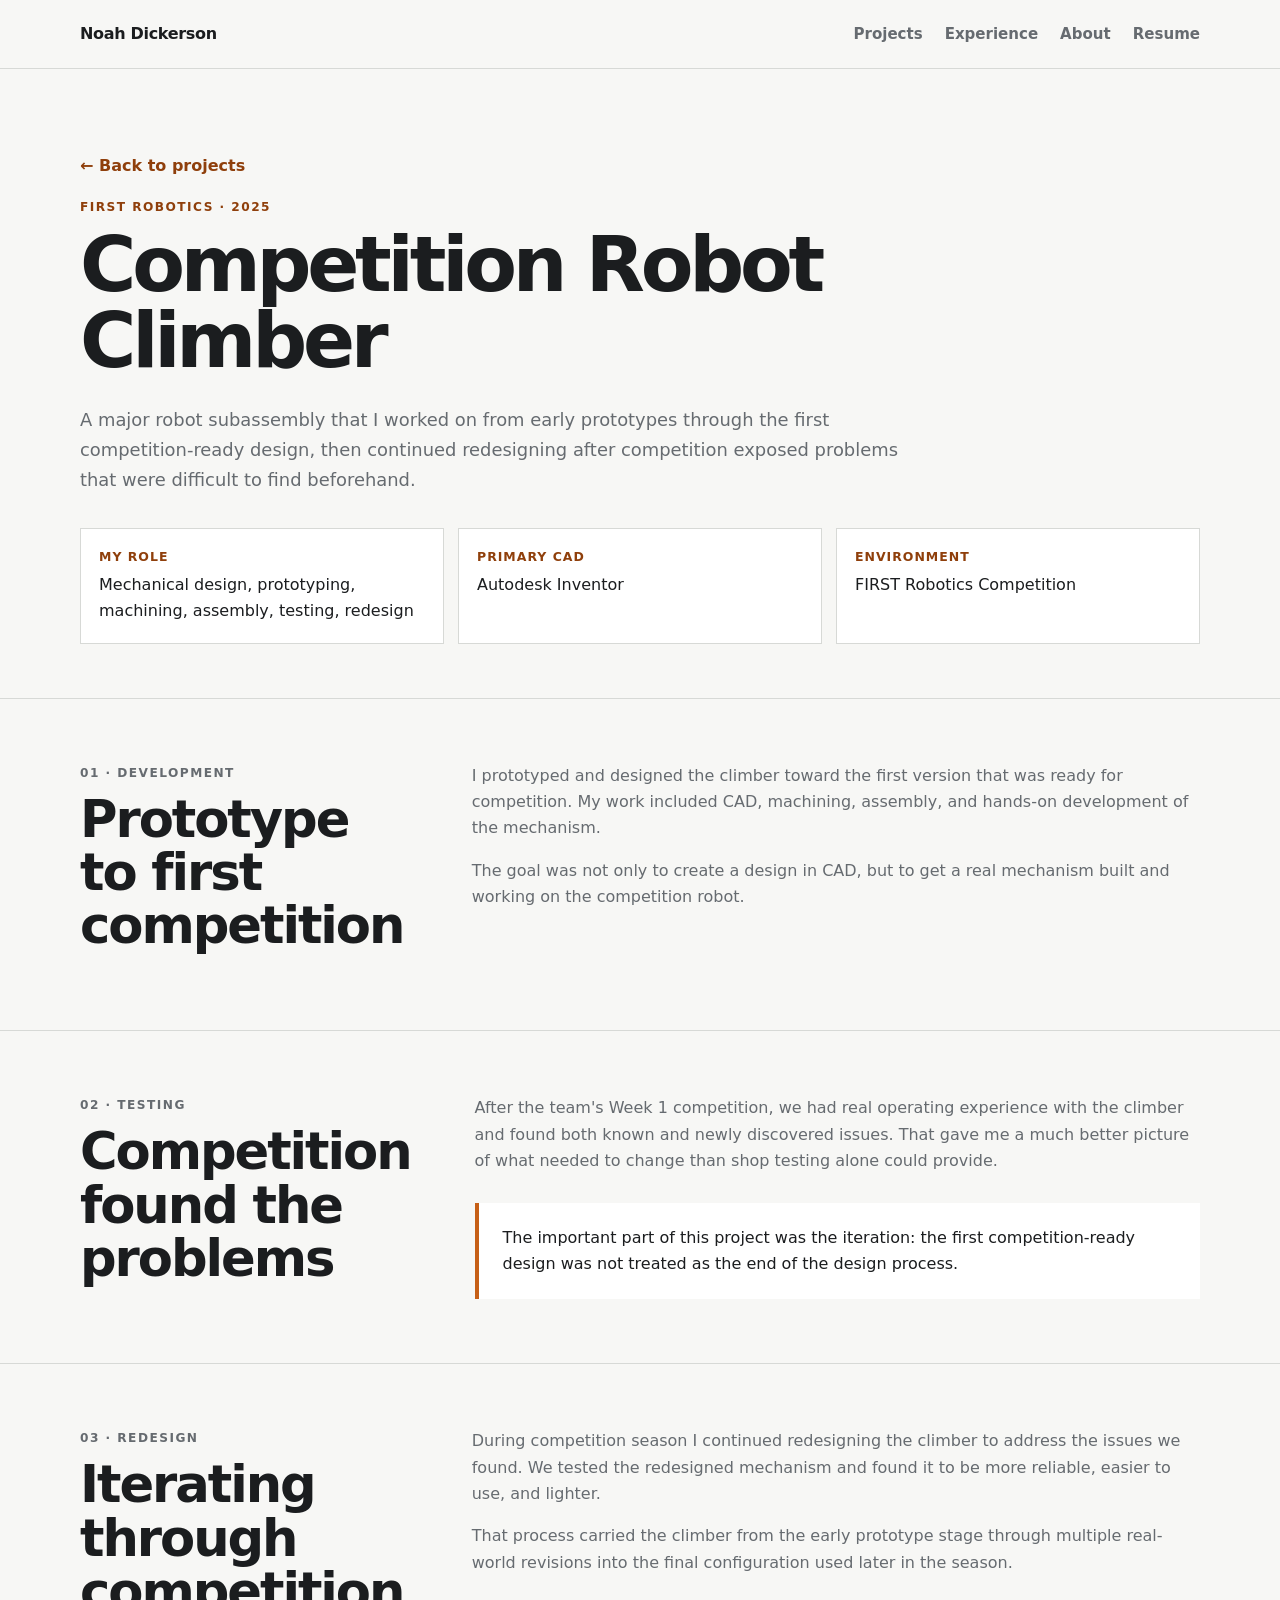
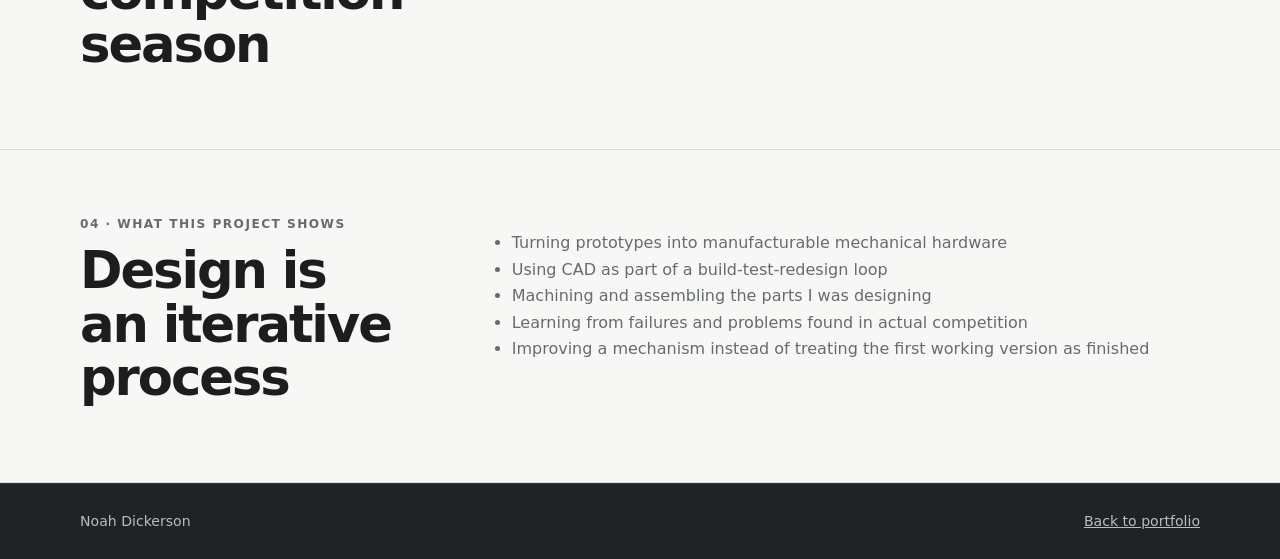
==== projects/climber.html @ e81f7a1a "Add 2025 climber case study" ====
<!DOCTYPE html>
<html lang="en">
<head>
  <meta charset="UTF-8">
  <meta name="viewport" content="width=device-width, initial-scale=1.0">
  <meta name="description" content="2025 FIRST Robotics climber project by Noah Dickerson.">
  <title>2025 FRC Climber | Noah Dickerson</title>
  <link rel="stylesheet" href="../styles.css">
</head>
<body>
  <header class="site-header">
    <div class="container nav-wrap">
      <a class="brand" href="../index.html">Noah Dickerson</a>
      <nav aria-label="Primary navigation">
        <a href="../index.html#projects">Projects</a>
        <a href="../index.html#experience">Experience</a>
        <a href="../index.html#about">About</a>
        <a href="../resume.pdf">Resume</a>
      </nav>
    </div>
  </header>

  <main>
    <section class="project-hero">
      <div class="container">
        <a class="back-link" href="../index.html#projects">← Back to projects</a>
        <p class="eyebrow">FIRST Robotics · 2025</p>
        <h1>Competition Robot Climber</h1>
        <p class="project-summary">
          A major robot subassembly that I worked on from early prototypes through the first competition-ready
          design, then continued redesigning after competition exposed problems that were difficult to find beforehand.
        </p>

        <div class="project-meta">
          <div class="meta-card">
            <strong>My Role</strong>
            Mechanical design, prototyping, machining, assembly, testing, redesign
          </div>
          <div class="meta-card">
            <strong>Primary CAD</strong>
            Autodesk Inventor
          </div>
          <div class="meta-card">
            <strong>Environment</strong>
            FIRST Robotics Competition
          </div>
        </div>
      </div>
    </section>

    <section class="project-section">
      <div class="container project-section-grid">
        <div>
          <p class="eyebrow">01 · Development</p>
          <h2>Prototype to first competition</h2>
        </div>
        <div>
          <p>
            I prototyped and designed the climber toward the first version that was ready for competition.
            My work included CAD, machining, assembly, and hands-on development of the mechanism.
          </p>
          <p>
            The goal was not only to create a design in CAD, but to get a real mechanism built and working on
            the competition robot.
          </p>
        </div>
      </div>
    </section>

    <section class="project-section">
      <div class="container project-section-grid">
        <div>
          <p class="eyebrow">02 · Testing</p>
          <h2>Competition found the problems</h2>
        </div>
        <div>
          <p>
            After the team's Week 1 competition, we had real operating experience with the climber and found
            both known and newly discovered issues. That gave me a much better picture of what needed to change
            than shop testing alone could provide.
          </p>
          <div class="callout">
            The important part of this project was the iteration: the first competition-ready design was not treated
            as the end of the design process.
          </div>
        </div>
      </div>
    </section>

    <section class="project-section">
      <div class="container project-section-grid">
        <div>
          <p class="eyebrow">03 · Redesign</p>
          <h2>Iterating through competition season</h2>
        </div>
        <div>
          <p>
            During competition season I continued redesigning the climber to address the issues we found.
            We tested the redesigned mechanism and found it to be more reliable, easier to use, and lighter.
          </p>
          <p>
            That process carried the climber from the early prototype stage through multiple real-world revisions
            into the final configuration used later in the season.
          </p>
        </div>
      </div>
    </section>

    <section class="project-section">
      <div class="container project-section-grid">
        <div>
          <p class="eyebrow">04 · What this project shows</p>
          <h2>Design is an iterative process</h2>
        </div>
        <div>
          <ul>
            <li>Turning prototypes into manufacturable mechanical hardware</li>
            <li>Using CAD as part of a build-test-redesign loop</li>
            <li>Machining and assembling the parts I was designing</li>
            <li>Learning from failures and problems found in actual competition</li>
            <li>Improving a mechanism instead of treating the first working version as finished</li>
          </ul>
        </div>
      </div>
    </section>
  </main>

  <footer>
    <div class="container footer-inner">
      <span>Noah Dickerson</span>
      <a href="../index.html">Back to portfolio</a>
    </div>
  </footer>
</body>
</html>
---- styles.css ----
:root {
  --bg: #f7f7f5;
  --surface: #ffffff;
  --surface-alt: #efefeb;
  --text: #1b1d1f;
  --muted: #666b70;
  --line: #d7d9d6;
  --accent: #c65f16;
  --accent-dark: #8f3f0b;
  --max: 1120px;
}

* {
  box-sizing: border-box;
}

html {
  scroll-behavior: smooth;
}

body {
  margin: 0;
  font-family: Inter, ui-sans-serif, system-ui, -apple-system, BlinkMacSystemFont, "Segoe UI", sans-serif;
  color: var(--text);
  background: var(--bg);
  line-height: 1.65;
}

a {
  color: inherit;
}

.container {
  width: min(var(--max), calc(100% - 40px));
  margin: 0 auto;
}

.site-header {
  position: sticky;
  top: 0;
  z-index: 10;
  background: rgba(247, 247, 245, 0.94);
  border-bottom: 1px solid var(--line);
  backdrop-filter: blur(12px);
}

.nav-wrap {
  min-height: 68px;
  display: flex;
  align-items: center;
  justify-content: space-between;
  gap: 24px;
}

.brand {
  font-weight: 800;
  text-decoration: none;
  letter-spacing: -0.02em;
}

nav {
  display: flex;
  flex-wrap: wrap;
  gap: 22px;
}

nav a {
  color: var(--muted);
  text-decoration: none;
  font-size: 0.94rem;
  font-weight: 650;
}

nav a:hover {
  color: var(--accent-dark);
}

.hero {
  padding: 105px 0 90px;
  border-bottom: 1px solid var(--line);
}

.hero-grid {
  display: grid;
  grid-template-columns: minmax(0, 1.65fr) minmax(260px, 0.75fr);
  gap: 64px;
  align-items: end;
}

.eyebrow,
.project-kicker,
.card-label {
  margin: 0 0 10px;
  text-transform: uppercase;
  letter-spacing: 0.12em;
  font-size: 0.76rem;
  font-weight: 800;
  color: var(--accent-dark);
}

h1,
h2,
h3,
p {
  margin-top: 0;
}

h1 {
  max-width: 850px;
  margin-bottom: 26px;
  font-size: clamp(2.8rem, 7vw, 5.8rem);
  line-height: 0.99;
  letter-spacing: -0.055em;
}

h2 {
  margin-bottom: 14px;
  font-size: clamp(2rem, 4vw, 3.2rem);
  line-height: 1.04;
  letter-spacing: -0.04em;
}

h3 {
  margin-bottom: 12px;
  font-size: 1.4rem;
  letter-spacing: -0.025em;
}

.hero-copy {
  max-width: 760px;
  margin-bottom: 30px;
  font-size: 1.16rem;
  color: var(--muted);
}

.hero-actions {
  display: flex;
  gap: 12px;
  flex-wrap: wrap;
}

.button {
  display: inline-flex;
  align-items: center;
  justify-content: center;
  min-height: 46px;
  padding: 0 18px;
  border: 1px solid var(--text);
  border-radius: 4px;
  font-weight: 750;
  text-decoration: none;
}

.button.primary {
  color: white;
  border-color: var(--text);
  background: var(--text);
}

.button.primary:hover {
  border-color: var(--accent-dark);
  background: var(--accent-dark);
}

.button.secondary:hover {
  border-color: var(--accent-dark);
  color: var(--accent-dark);
}

.hero-card {
  padding: 28px;
  background: var(--surface);
  border: 1px solid var(--line);
  border-top: 4px solid var(--accent);
}

.clean-list {
  margin: 0;
  padding: 0;
  list-style: none;
}

.clean-list li {
  padding: 11px 0;
  border-bottom: 1px solid var(--line);
  font-weight: 650;
}

.clean-list li:last-child {
  border-bottom: 0;
}

.section {
  padding: 88px 0;
}

.section.alt {
  background: var(--surface-alt);
  border-top: 1px solid var(--line);
  border-bottom: 1px solid var(--line);
}

.section-heading {
  max-width: 720px;
  margin-bottom: 38px;
}

.section-heading > p:last-child {
  color: var(--muted);
}

.project-grid {
  display: grid;
  grid-template-columns: repeat(2, minmax(0, 1fr));
  gap: 18px;
}

.project-card {
  min-height: 310px;
  padding: 30px;
  display: grid;
  grid-template-columns: 44px 1fr;
  gap: 18px;
  background: var(--surface);
  border: 1px solid var(--line);
}

.project-card.featured {
  grid-column: span 2;
  min-height: 345px;
}

.project-number {
  font-weight: 850;
  color: var(--accent);
}

.project-card p {
  max-width: 720px;
  color: var(--muted);
}

.tag-row {
  display: flex;
  flex-wrap: wrap;
  gap: 8px;
  margin: 20px 0 24px;
}

.tag-row span {
  padding: 6px 9px;
  border: 1px solid var(--line);
  border-radius: 999px;
  font-size: 0.8rem;
  font-weight: 700;
  color: #4f5458;
  background: #fafafa;
}

.text-link {
  font-weight: 800;
  color: var(--accent-dark);
  text-decoration: none;
}

.text-link:hover {
  text-decoration: underline;
}

.experience-card {
  padding: 32px;
  display: grid;
  grid-template-columns: 1fr 1.4fr;
  gap: 48px;
  background: var(--surface);
  border: 1px solid var(--line);
}

.experience-copy {
  color: var(--muted);
}

.muted {
  font-size: 0.92rem;
  color: #777c80;
}

.about-grid {
  display: grid;
  grid-template-columns: 0.9fr 1.5fr;
  gap: 68px;
}

.about-grid > div:last-child {
  font-size: 1.05rem;
  color: var(--muted);
}

.skills {
  margin-top: 30px;
  padding-top: 26px;
  border-top: 1px solid var(--line);
}

.skills p {
  margin-bottom: 8px;
}

.contact-strip {
  padding: 64px 0;
  color: white;
  background: #202326;
}

.contact-strip .eyebrow {
  color: #f1a46d;
}

.contact-strip h2 {
  margin-bottom: 0;
}

.contact-inner {
  display: grid;
  grid-template-columns: 1fr 1fr;
  gap: 36px;
  align-items: end;
}

.contact-links {
  display: flex;
  flex-direction: column;
  align-items: flex-start;
  gap: 7px;
}

.contact-links a {
  color: white;
  font-weight: 700;
  text-underline-offset: 4px;
}

footer {
  padding: 26px 0;
  border-top: 1px solid #303438;
  color: #b8bdc1;
  background: #202326;
}

.footer-inner {
  display: flex;
  justify-content: space-between;
  gap: 20px;
  font-size: 0.88rem;
}

.project-hero {
  padding: 84px 0 54px;
  border-bottom: 1px solid var(--line);
}

.project-hero h1 {
  max-width: 930px;
  font-size: clamp(2.7rem, 6vw, 5rem);
}

.project-summary {
  max-width: 820px;
  font-size: 1.12rem;
  color: var(--muted);
}

.project-meta {
  display: grid;
  grid-template-columns: repeat(3, 1fr);
  gap: 14px;
  margin-top: 34px;
}

.meta-card {
  padding: 18px;
  background: var(--surface);
  border: 1px solid var(--line);
}

.meta-card strong {
  display: block;
  margin-bottom: 4px;
  font-size: 0.78rem;
  text-transform: uppercase;
  letter-spacing: 0.08em;
  color: var(--accent-dark);
}

.project-section {
  padding: 64px 0;
  border-bottom: 1px solid var(--line);
}

.project-section-grid {
  display: grid;
  grid-template-columns: 0.72fr 1.6fr;
  gap: 64px;
}

.project-section-grid p,
.project-section-grid li {
  color: var(--muted);
}

.callout {
  margin-top: 28px;
  padding: 22px 24px;
  background: var(--surface);
  border-left: 4px solid var(--accent);
}

.back-link {
  display: inline-block;
  margin-bottom: 18px;
  color: var(--accent-dark);
  font-weight: 800;
  text-decoration: none;
}

.back-link:hover {
  text-decoration: underline;
}

@media (max-width: 820px) {
  .hero-grid,
  .experience-card,
  .about-grid,
  .contact-inner,
  .project-section-grid {
    grid-template-columns: 1fr;
    gap: 30px;
  }

  .project-grid {
    grid-template-columns: 1fr;
  }

  .project-card.featured {
    grid-column: span 1;
  }

  .project-meta {
    grid-template-columns: 1fr;
  }

  .hero {
    padding-top: 72px;
  }
}

@media (max-width: 620px) {
  .nav-wrap {
    align-items: flex-start;
    flex-direction: column;
    padding: 16px 0;
  }

  nav {
    gap: 14px;
  }

  .section {
    padding: 64px 0;
  }

  .project-card {
    grid-template-columns: 1fr;
  }

  .project-number {
    margin-bottom: -8px;
  }

  .footer-inner {
    flex-direction: column;
  }
}
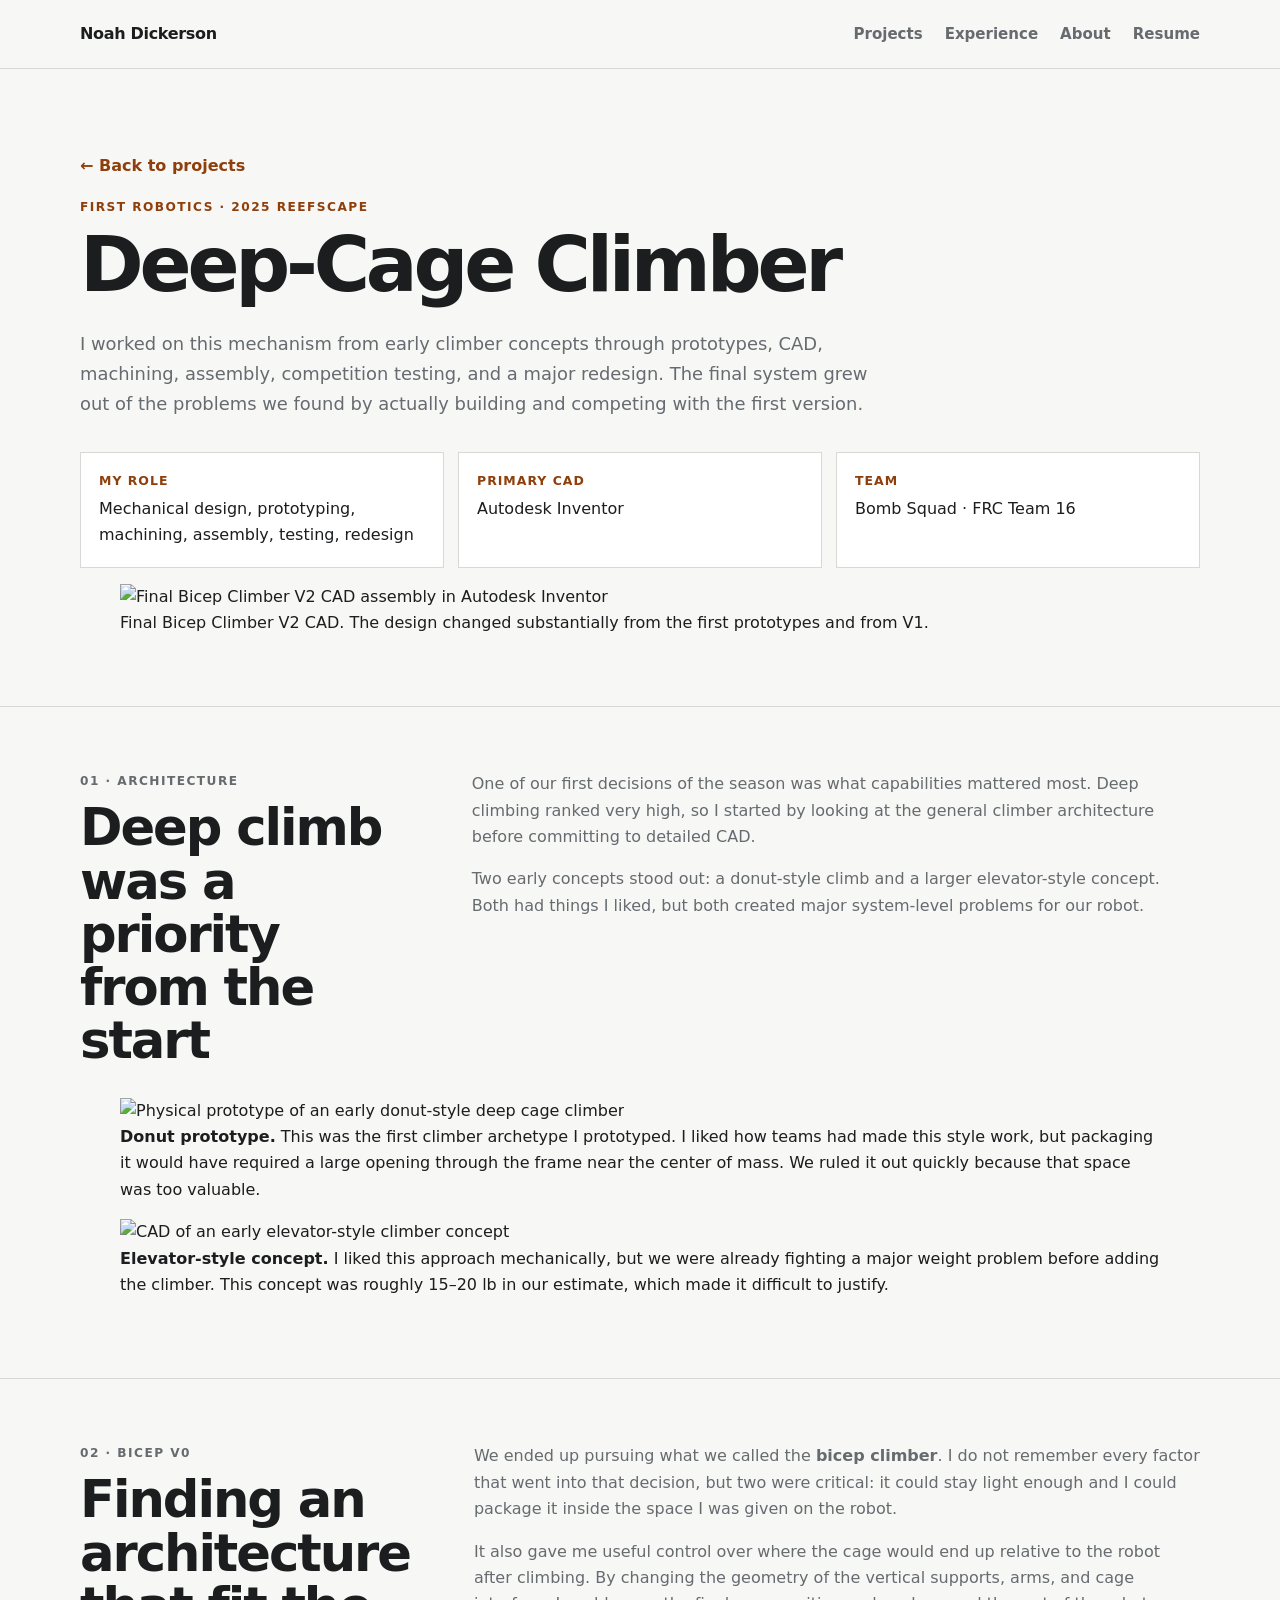
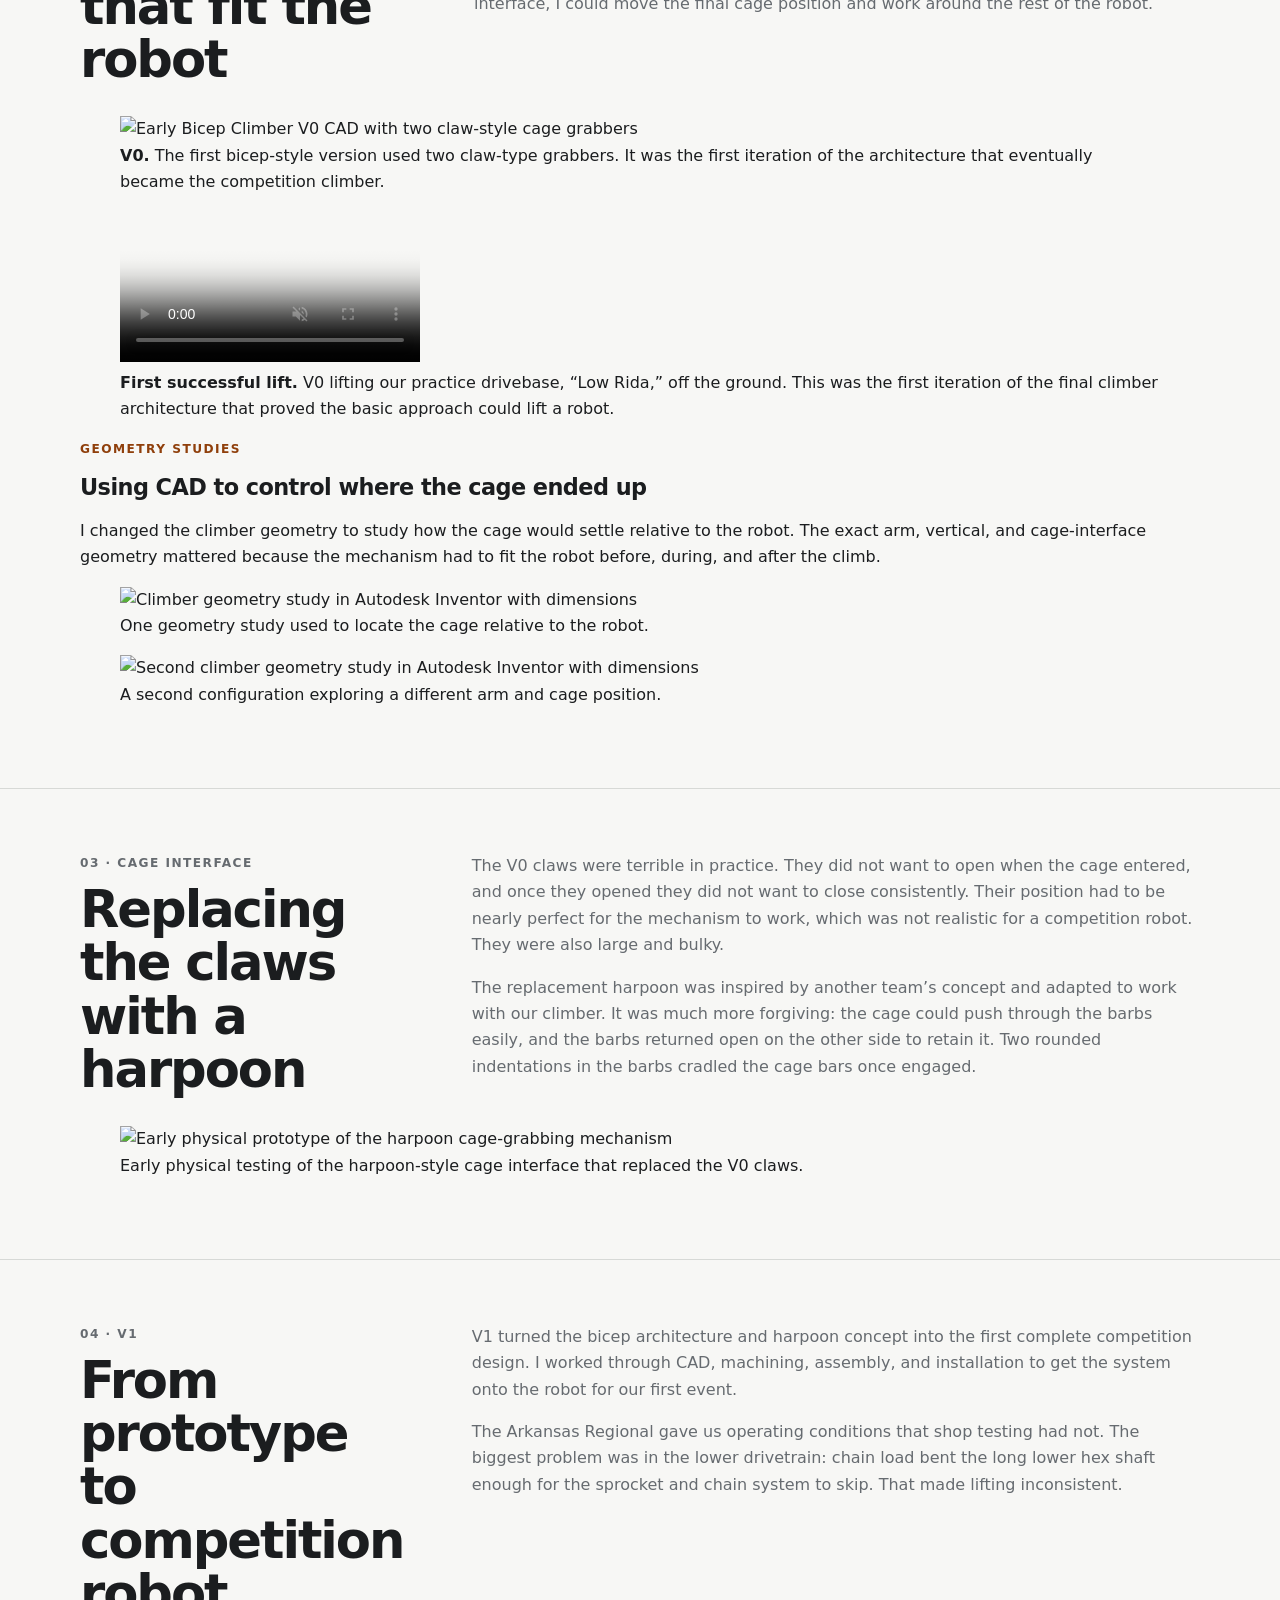
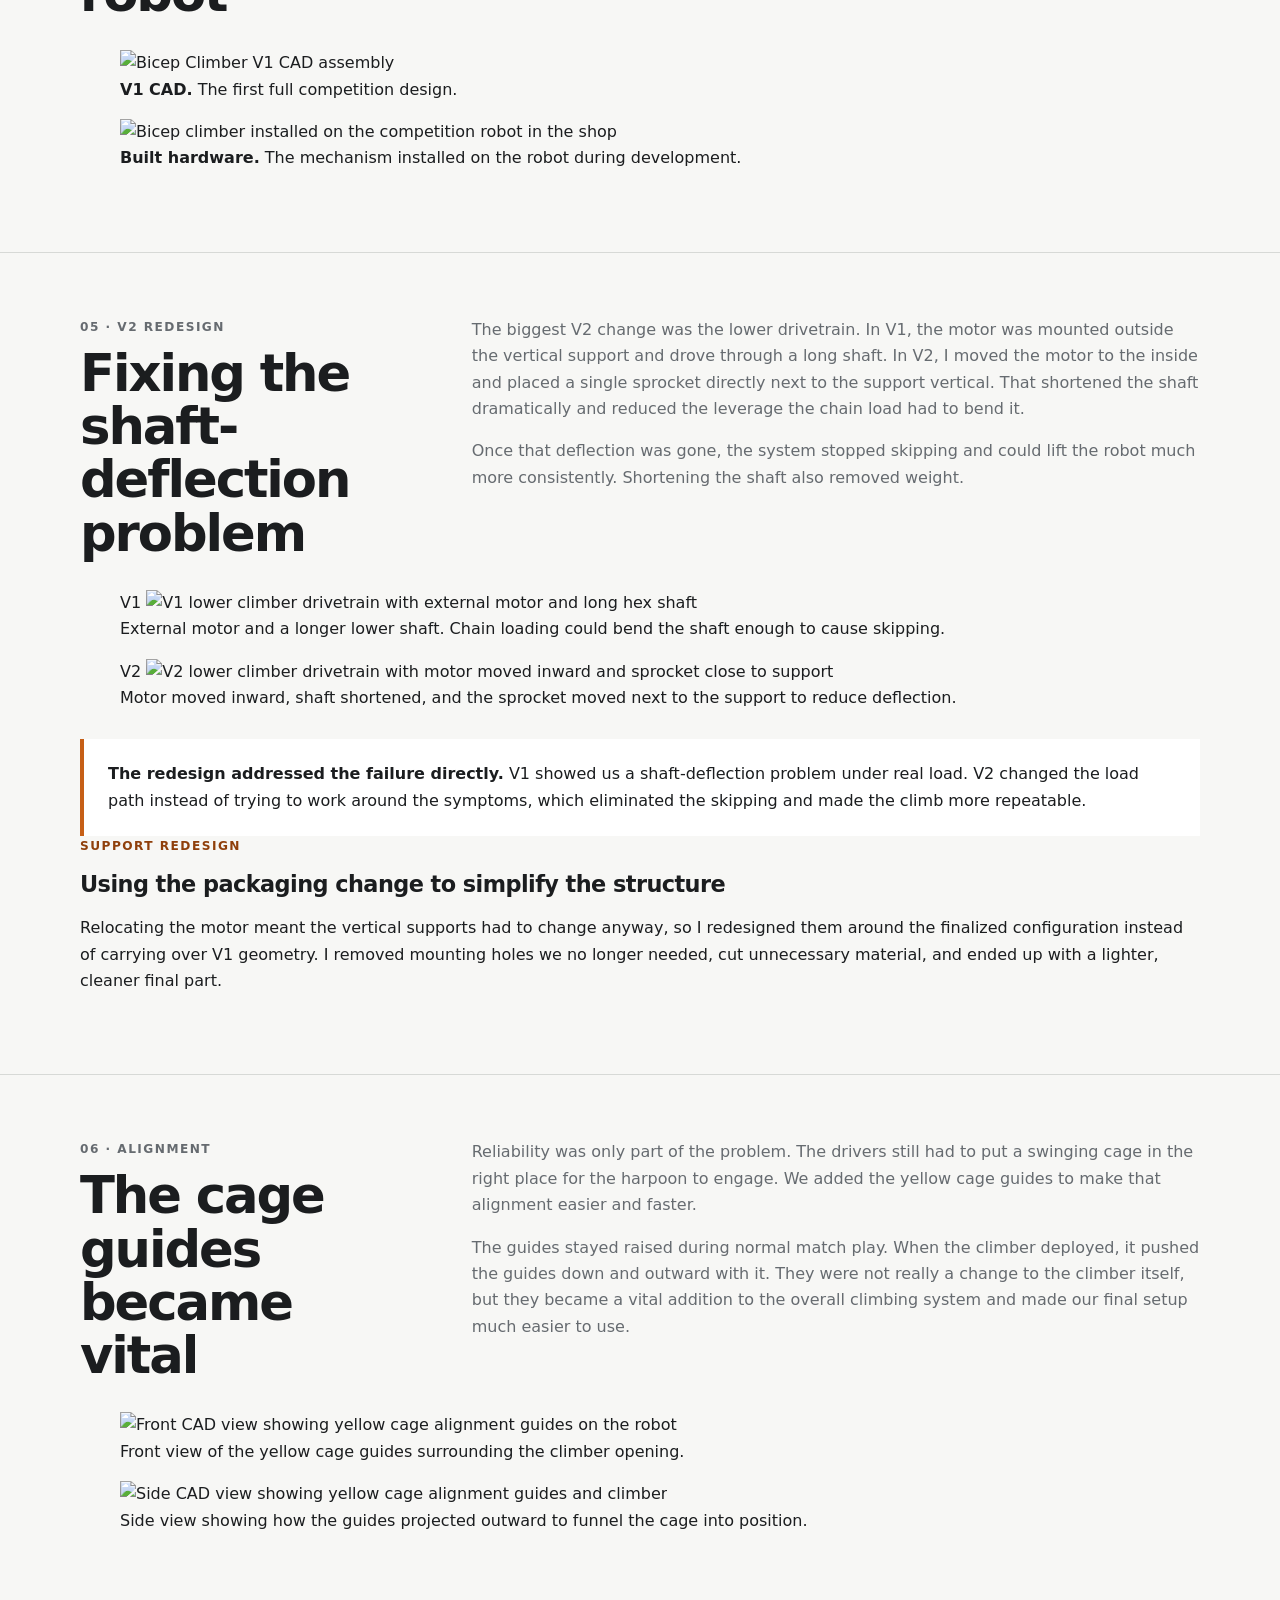
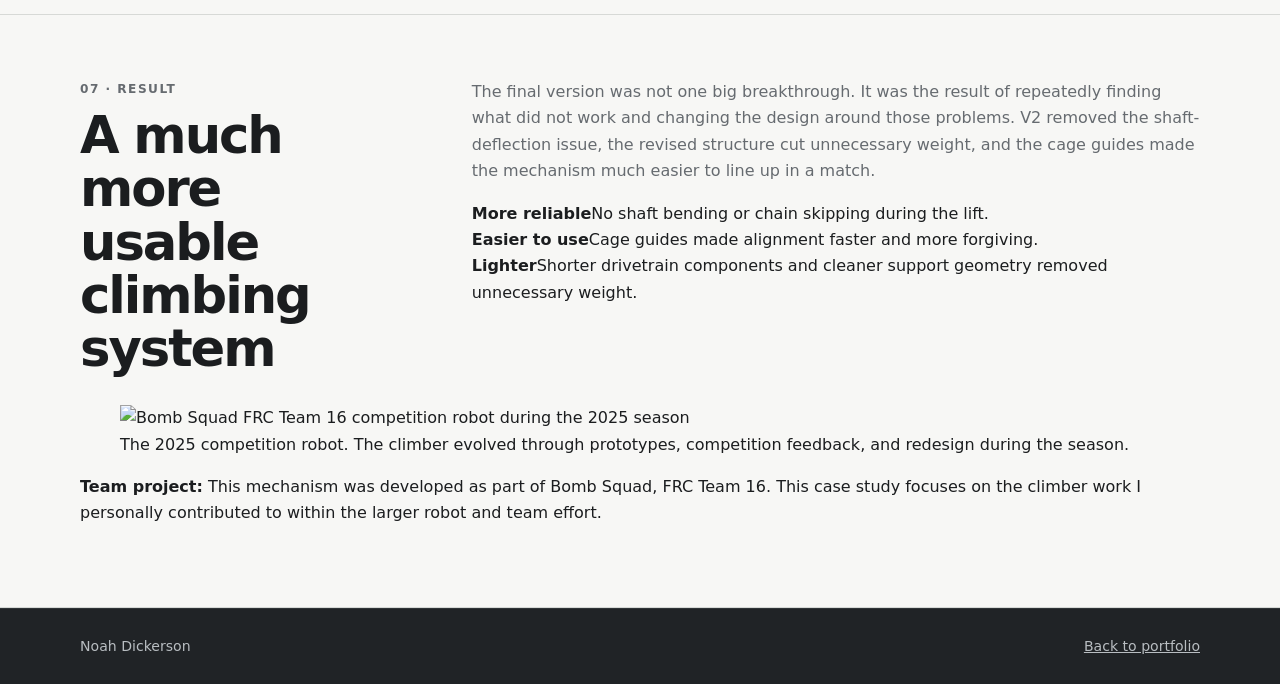
==== commit c3aa9854: "Build climber case study page" ====
--- a/projects/climber.html
+++ b/projects/climber.html
@@ -3,7 +3,7 @@
 <head>
   <meta charset="UTF-8">
   <meta name="viewport" content="width=device-width, initial-scale=1.0">
-  <meta name="description" content="2025 FIRST Robotics climber project by Noah Dickerson.">
+  <meta name="description" content="2025 FIRST Robotics deep-cage climber design case study by Noah Dickerson.">
   <title>2025 FRC Climber | Noah Dickerson</title>
   <link rel="stylesheet" href="../styles.css">
 </head>
@@ -21,14 +21,15 @@
   </header>
 
   <main>
-    <section class="project-hero">
+    <section class="project-hero project-hero-case-study">
       <div class="container">
         <a class="back-link" href="../index.html#projects">← Back to projects</a>
-        <p class="eyebrow">FIRST Robotics · 2025</p>
-        <h1>Competition Robot Climber</h1>
+        <p class="eyebrow">FIRST Robotics · 2025 REEFSCAPE</p>
+        <h1>Deep-Cage Climber</h1>
         <p class="project-summary">
-          A major robot subassembly that I worked on from early prototypes through the first competition-ready
-          design, then continued redesigning after competition exposed problems that were difficult to find beforehand.
+          I worked on this mechanism from early climber concepts through prototypes, CAD, machining,
+          assembly, competition testing, and a major redesign. The final system grew out of the problems
+          we found by actually building and competing with the first version.
         </p>
 
         <div class="project-meta">
@@ -41,28 +42,117 @@
             Autodesk Inventor
           </div>
           <div class="meta-card">
-            <strong>Environment</strong>
-            FIRST Robotics Competition
+            <strong>Team</strong>
+            Bomb Squad · FRC Team 16
           </div>
         </div>
+
+        <figure class="case-hero-media">
+          <img src="../images/climber/hero-v2.webp" alt="Final Bicep Climber V2 CAD assembly in Autodesk Inventor">
+          <figcaption>Final Bicep Climber V2 CAD. The design changed substantially from the first prototypes and from V1.</figcaption>
+        </figure>
       </div>
     </section>
 
     <section class="project-section">
       <div class="container project-section-grid">
         <div>
-          <p class="eyebrow">01 · Development</p>
-          <h2>Prototype to first competition</h2>
-        </div>
-        <div>
-          <p>
-            I prototyped and designed the climber toward the first version that was ready for competition.
-            My work included CAD, machining, assembly, and hands-on development of the mechanism.
-          </p>
-          <p>
-            The goal was not only to create a design in CAD, but to get a real mechanism built and working on
-            the competition robot.
-          </p>
+          <p class="eyebrow">01 · Architecture</p>
+          <h2>Deep climb was a priority from the start</h2>
+        </div>
+        <div>
+          <p>
+            One of our first decisions of the season was what capabilities mattered most. Deep climbing ranked
+            very high, so I started by looking at the general climber architecture before committing to detailed CAD.
+          </p>
+          <p>
+            Two early concepts stood out: a donut-style climb and a larger elevator-style concept. Both had things
+            I liked, but both created major system-level problems for our robot.
+          </p>
+        </div>
+      </div>
+
+      <div class="container media-grid media-grid-two concept-grid">
+        <figure class="media-card">
+          <img src="../images/climber/donut-prototype.jpg" alt="Physical prototype of an early donut-style deep cage climber">
+          <figcaption>
+            <strong>Donut prototype.</strong> This was the first climber archetype I prototyped. I liked how teams had
+            made this style work, but packaging it would have required a large opening through the frame near the
+            center of mass. We ruled it out quickly because that space was too valuable.
+          </figcaption>
+        </figure>
+
+        <figure class="media-card">
+          <img src="../images/climber/swyft-concept.webp" alt="CAD of an early elevator-style climber concept">
+          <figcaption>
+            <strong>Elevator-style concept.</strong> I liked this approach mechanically, but we were already fighting a
+            major weight problem before adding the climber. This concept was roughly 15–20 lb in our estimate, which
+            made it difficult to justify.
+          </figcaption>
+        </figure>
+      </div>
+    </section>
+
+    <section class="project-section project-section-alt">
+      <div class="container project-section-grid">
+        <div>
+          <p class="eyebrow">02 · Bicep V0</p>
+          <h2>Finding an architecture that fit the robot</h2>
+        </div>
+        <div>
+          <p>
+            We ended up pursuing what we called the <strong>bicep climber</strong>. I do not remember every factor that
+            went into that decision, but two were critical: it could stay light enough and I could package it inside the
+            space I was given on the robot.
+          </p>
+          <p>
+            It also gave me useful control over where the cage would end up relative to the robot after climbing. By
+            changing the geometry of the vertical supports, arms, and cage interface, I could move the final cage
+            position and work around the rest of the robot.
+          </p>
+        </div>
+      </div>
+
+      <div class="container media-grid media-grid-two">
+        <figure class="media-card">
+          <img src="../images/climber/v0-claw.webp" alt="Early Bicep Climber V0 CAD with two claw-style cage grabbers">
+          <figcaption>
+            <strong>V0.</strong> The first bicep-style version used two claw-type grabbers. It was the first iteration of
+            the architecture that eventually became the competition climber.
+          </figcaption>
+        </figure>
+
+        <figure class="media-card video-card">
+          <video controls muted playsinline preload="metadata" poster="../images/climber/v0-claw.webp">
+            <source src="../images/climber/low-rida-v0-short.mp4" type="video/mp4">
+            Your browser does not support the video tag.
+          </video>
+          <figcaption>
+            <strong>First successful lift.</strong> V0 lifting our practice drivebase, “Low Rida,” off the ground. This was
+            the first iteration of the final climber architecture that proved the basic approach could lift a robot.
+          </figcaption>
+        </figure>
+      </div>
+
+      <div class="container case-subsection">
+        <div class="case-subsection-heading">
+          <p class="eyebrow">Geometry studies</p>
+          <h3>Using CAD to control where the cage ended up</h3>
+          <p>
+            I changed the climber geometry to study how the cage would settle relative to the robot. The exact arm,
+            vertical, and cage-interface geometry mattered because the mechanism had to fit the robot before, during,
+            and after the climb.
+          </p>
+        </div>
+        <div class="media-grid media-grid-two compact-media-grid">
+          <figure class="media-card">
+            <img src="../images/climber/geometry-a.webp" alt="Climber geometry study in Autodesk Inventor with dimensions">
+            <figcaption>One geometry study used to locate the cage relative to the robot.</figcaption>
+          </figure>
+          <figure class="media-card">
+            <img src="../images/climber/geometry-b.webp" alt="Second climber geometry study in Autodesk Inventor with dimensions">
+            <figcaption>A second configuration exploring a different arm and cage position.</figcaption>
+          </figure>
         </div>
       </div>
     </section>
@@ -70,57 +160,177 @@
     <section class="project-section">
       <div class="container project-section-grid">
         <div>
-          <p class="eyebrow">02 · Testing</p>
-          <h2>Competition found the problems</h2>
-        </div>
-        <div>
-          <p>
-            After the team's Week 1 competition, we had real operating experience with the climber and found
-            both known and newly discovered issues. That gave me a much better picture of what needed to change
-            than shop testing alone could provide.
-          </p>
-          <div class="callout">
-            The important part of this project was the iteration: the first competition-ready design was not treated
-            as the end of the design process.
+          <p class="eyebrow">03 · Cage interface</p>
+          <h2>Replacing the claws with a harpoon</h2>
+        </div>
+        <div>
+          <p>
+            The V0 claws were terrible in practice. They did not want to open when the cage entered, and once they
+            opened they did not want to close consistently. Their position had to be nearly perfect for the mechanism
+            to work, which was not realistic for a competition robot. They were also large and bulky.
+          </p>
+          <p>
+            The replacement harpoon was inspired by another team’s concept and adapted to work with our climber.
+            It was much more forgiving: the cage could push through the barbs easily, and the barbs returned open on
+            the other side to retain it. Two rounded indentations in the barbs cradled the cage bars once engaged.
+          </p>
+        </div>
+      </div>
+
+      <div class="container single-media-wrap">
+        <figure class="media-card media-card-wide">
+          <img src="../images/climber/harpoon-prototype.jpg" alt="Early physical prototype of the harpoon cage-grabbing mechanism">
+          <figcaption>Early physical testing of the harpoon-style cage interface that replaced the V0 claws.</figcaption>
+        </figure>
+      </div>
+    </section>
+
+    <section class="project-section project-section-alt">
+      <div class="container project-section-grid">
+        <div>
+          <p class="eyebrow">04 · V1</p>
+          <h2>From prototype to competition robot</h2>
+        </div>
+        <div>
+          <p>
+            V1 turned the bicep architecture and harpoon concept into the first complete competition design. I worked
+            through CAD, machining, assembly, and installation to get the system onto the robot for our first event.
+          </p>
+          <p>
+            The Arkansas Regional gave us operating conditions that shop testing had not. The biggest problem was in
+            the lower drivetrain: chain load bent the long lower hex shaft enough for the sprocket and chain system to
+            skip. That made lifting inconsistent.
+          </p>
+        </div>
+      </div>
+
+      <div class="container media-grid media-grid-two">
+        <figure class="media-card">
+          <img src="../images/climber/v1-cad.webp" alt="Bicep Climber V1 CAD assembly">
+          <figcaption><strong>V1 CAD.</strong> The first full competition design.</figcaption>
+        </figure>
+        <figure class="media-card portrait-media-card">
+          <img src="../images/climber/v1-installed.jpg" alt="Bicep climber installed on the competition robot in the shop">
+          <figcaption><strong>Built hardware.</strong> The mechanism installed on the robot during development.</figcaption>
+        </figure>
+      </div>
+    </section>
+
+    <section class="project-section">
+      <div class="container project-section-grid">
+        <div>
+          <p class="eyebrow">05 · V2 redesign</p>
+          <h2>Fixing the shaft-deflection problem</h2>
+        </div>
+        <div>
+          <p>
+            The biggest V2 change was the lower drivetrain. In V1, the motor was mounted outside the vertical support
+            and drove through a long shaft. In V2, I moved the motor to the inside and placed a single sprocket directly
+            next to the support vertical. That shortened the shaft dramatically and reduced the leverage the chain load
+            had to bend it.
+          </p>
+          <p>
+            Once that deflection was gone, the system stopped skipping and could lift the robot much more consistently.
+            Shortening the shaft also removed weight.
+          </p>
+        </div>
+      </div>
+
+      <div class="container media-grid media-grid-two comparison-grid">
+        <figure class="media-card comparison-card">
+          <span class="comparison-badge">V1</span>
+          <img src="../images/climber/v1-drivetrain.webp" alt="V1 lower climber drivetrain with external motor and long hex shaft">
+          <figcaption>External motor and a longer lower shaft. Chain loading could bend the shaft enough to cause skipping.</figcaption>
+        </figure>
+        <figure class="media-card comparison-card">
+          <span class="comparison-badge">V2</span>
+          <img src="../images/climber/v2-drivetrain.webp" alt="V2 lower climber drivetrain with motor moved inward and sprocket close to support">
+          <figcaption>Motor moved inward, shaft shortened, and the sprocket moved next to the support to reduce deflection.</figcaption>
+        </figure>
+      </div>
+
+      <div class="container callout case-callout">
+        <strong>The redesign addressed the failure directly.</strong>
+        V1 showed us a shaft-deflection problem under real load. V2 changed the load path instead of trying to work
+        around the symptoms, which eliminated the skipping and made the climb more repeatable.
+      </div>
+
+      <div class="container case-subsection text-only-subsection">
+        <div class="case-subsection-heading">
+          <p class="eyebrow">Support redesign</p>
+          <h3>Using the packaging change to simplify the structure</h3>
+          <p>
+            Relocating the motor meant the vertical supports had to change anyway, so I redesigned them around the
+            finalized configuration instead of carrying over V1 geometry. I removed mounting holes we no longer needed,
+            cut unnecessary material, and ended up with a lighter, cleaner final part.
+          </p>
+        </div>
+      </div>
+    </section>
+
+    <section class="project-section project-section-alt">
+      <div class="container project-section-grid">
+        <div>
+          <p class="eyebrow">06 · Alignment</p>
+          <h2>The cage guides became vital</h2>
+        </div>
+        <div>
+          <p>
+            Reliability was only part of the problem. The drivers still had to put a swinging cage in the right place
+            for the harpoon to engage. We added the yellow cage guides to make that alignment easier and faster.
+          </p>
+          <p>
+            The guides stayed raised during normal match play. When the climber deployed, it pushed the guides down
+            and outward with it. They were not really a change to the climber itself, but they became a vital addition
+            to the overall climbing system and made our final setup much easier to use.
+          </p>
+        </div>
+      </div>
+
+      <div class="container media-grid media-grid-two">
+        <figure class="media-card">
+          <img src="../images/climber/cage-guides-front.webp" alt="Front CAD view showing yellow cage alignment guides on the robot">
+          <figcaption>Front view of the yellow cage guides surrounding the climber opening.</figcaption>
+        </figure>
+        <figure class="media-card">
+          <img src="../images/climber/cage-guides-side.webp" alt="Side CAD view showing yellow cage alignment guides and climber">
+          <figcaption>Side view showing how the guides projected outward to funnel the cage into position.</figcaption>
+        </figure>
+      </div>
+    </section>
+
+    <section class="project-section project-result-section">
+      <div class="container project-section-grid">
+        <div>
+          <p class="eyebrow">07 · Result</p>
+          <h2>A much more usable climbing system</h2>
+        </div>
+        <div>
+          <p>
+            The final version was not one big breakthrough. It was the result of repeatedly finding what did not work
+            and changing the design around those problems. V2 removed the shaft-deflection issue, the revised structure
+            cut unnecessary weight, and the cage guides made the mechanism much easier to line up in a match.
+          </p>
+          <div class="result-list" aria-label="Final design improvements">
+            <div><strong>More reliable</strong><span>No shaft bending or chain skipping during the lift.</span></div>
+            <div><strong>Easier to use</strong><span>Cage guides made alignment faster and more forgiving.</span></div>
+            <div><strong>Lighter</strong><span>Shorter drivetrain components and cleaner support geometry removed unnecessary weight.</span></div>
           </div>
         </div>
       </div>
-    </section>
-
-    <section class="project-section">
-      <div class="container project-section-grid">
-        <div>
-          <p class="eyebrow">03 · Redesign</p>
-          <h2>Iterating through competition season</h2>
-        </div>
-        <div>
-          <p>
-            During competition season I continued redesigning the climber to address the issues we found.
-            We tested the redesigned mechanism and found it to be more reliable, easier to use, and lighter.
-          </p>
-          <p>
-            That process carried the climber from the early prototype stage through multiple real-world revisions
-            into the final configuration used later in the season.
-          </p>
-        </div>
-      </div>
-    </section>
-
-    <section class="project-section">
-      <div class="container project-section-grid">
-        <div>
-          <p class="eyebrow">04 · What this project shows</p>
-          <h2>Design is an iterative process</h2>
-        </div>
-        <div>
-          <ul>
-            <li>Turning prototypes into manufacturable mechanical hardware</li>
-            <li>Using CAD as part of a build-test-redesign loop</li>
-            <li>Machining and assembling the parts I was designing</li>
-            <li>Learning from failures and problems found in actual competition</li>
-            <li>Improving a mechanism instead of treating the first working version as finished</li>
-          </ul>
-        </div>
+
+      <div class="container single-media-wrap final-media-wrap">
+        <figure class="media-card media-card-wide">
+          <img src="../images/climber/final-competition.jpg" alt="Bomb Squad FRC Team 16 competition robot during the 2025 season">
+          <figcaption>The 2025 competition robot. The climber evolved through prototypes, competition feedback, and redesign during the season.</figcaption>
+        </figure>
+      </div>
+
+      <div class="container project-credit">
+        <p>
+          <strong>Team project:</strong> This mechanism was developed as part of Bomb Squad, FRC Team 16. This case study
+          focuses on the climber work I personally contributed to within the larger robot and team effort.
+        </p>
       </div>
     </section>
   </main>
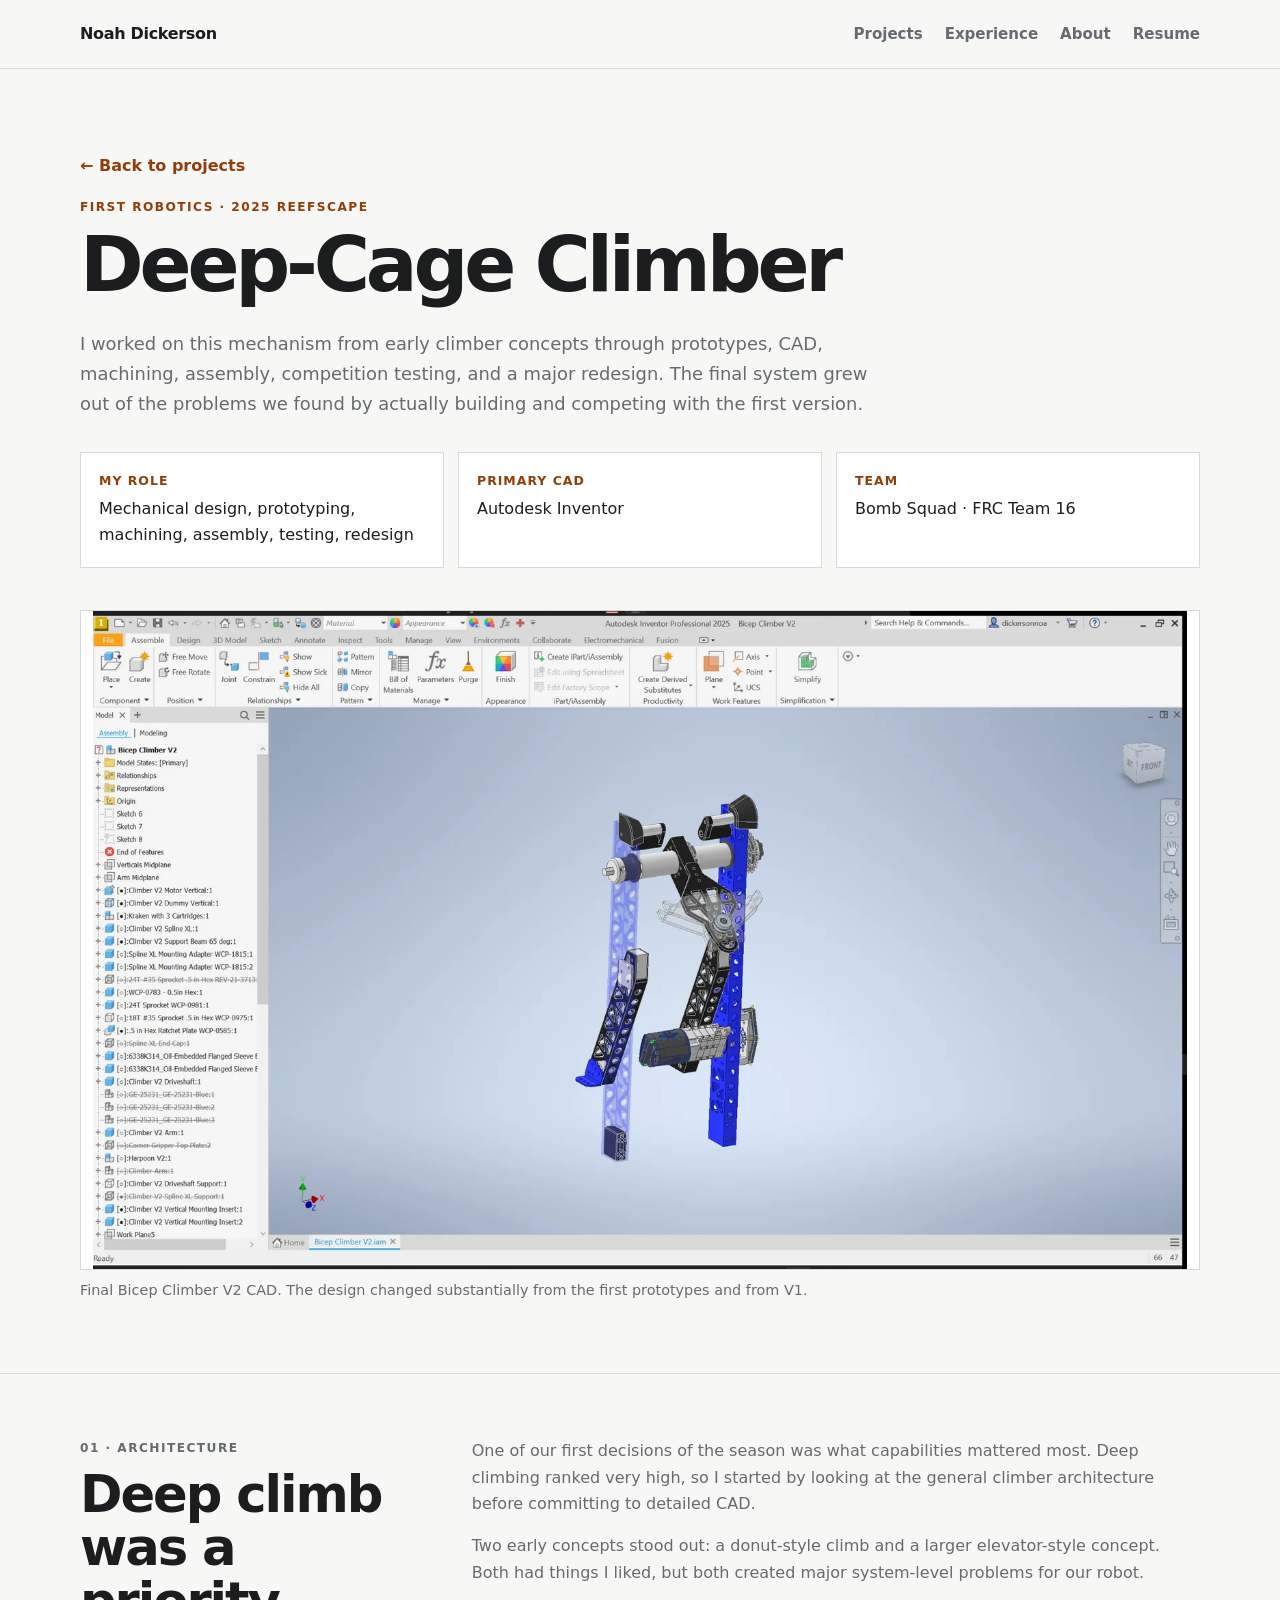
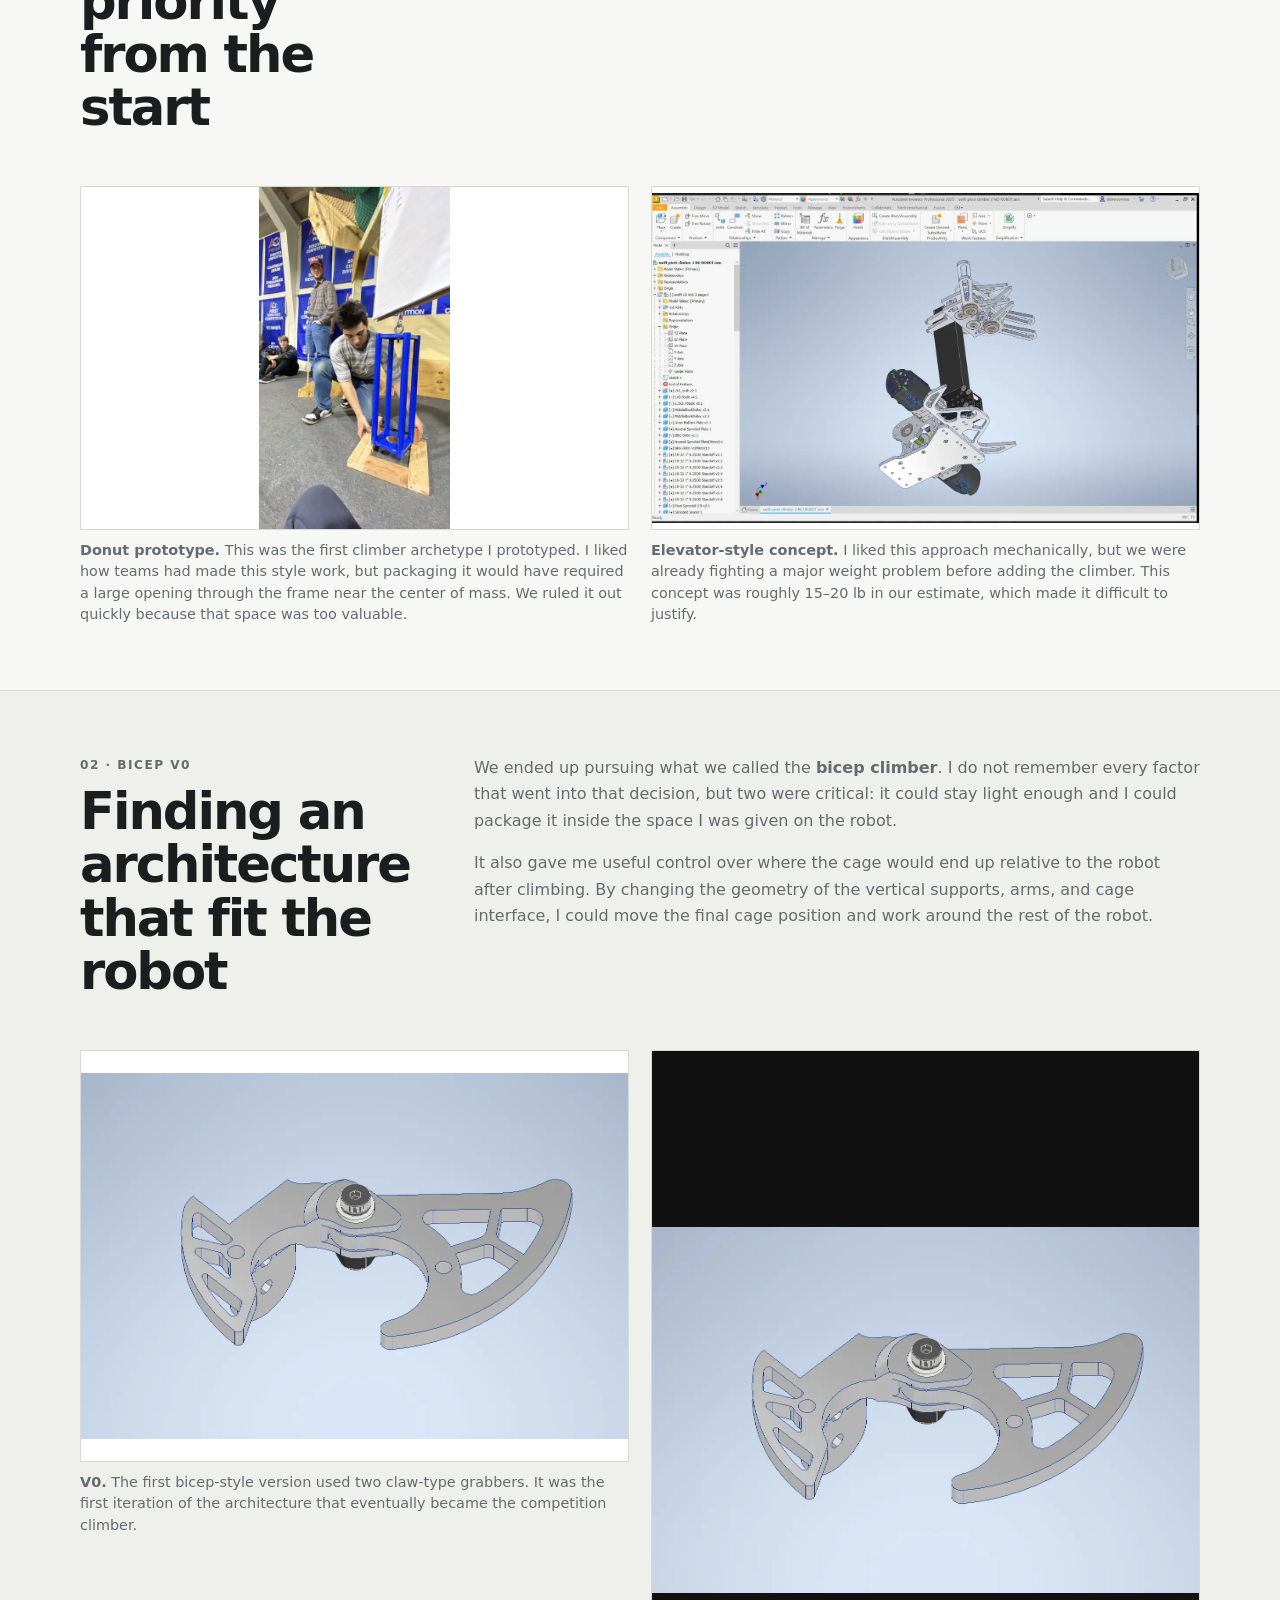
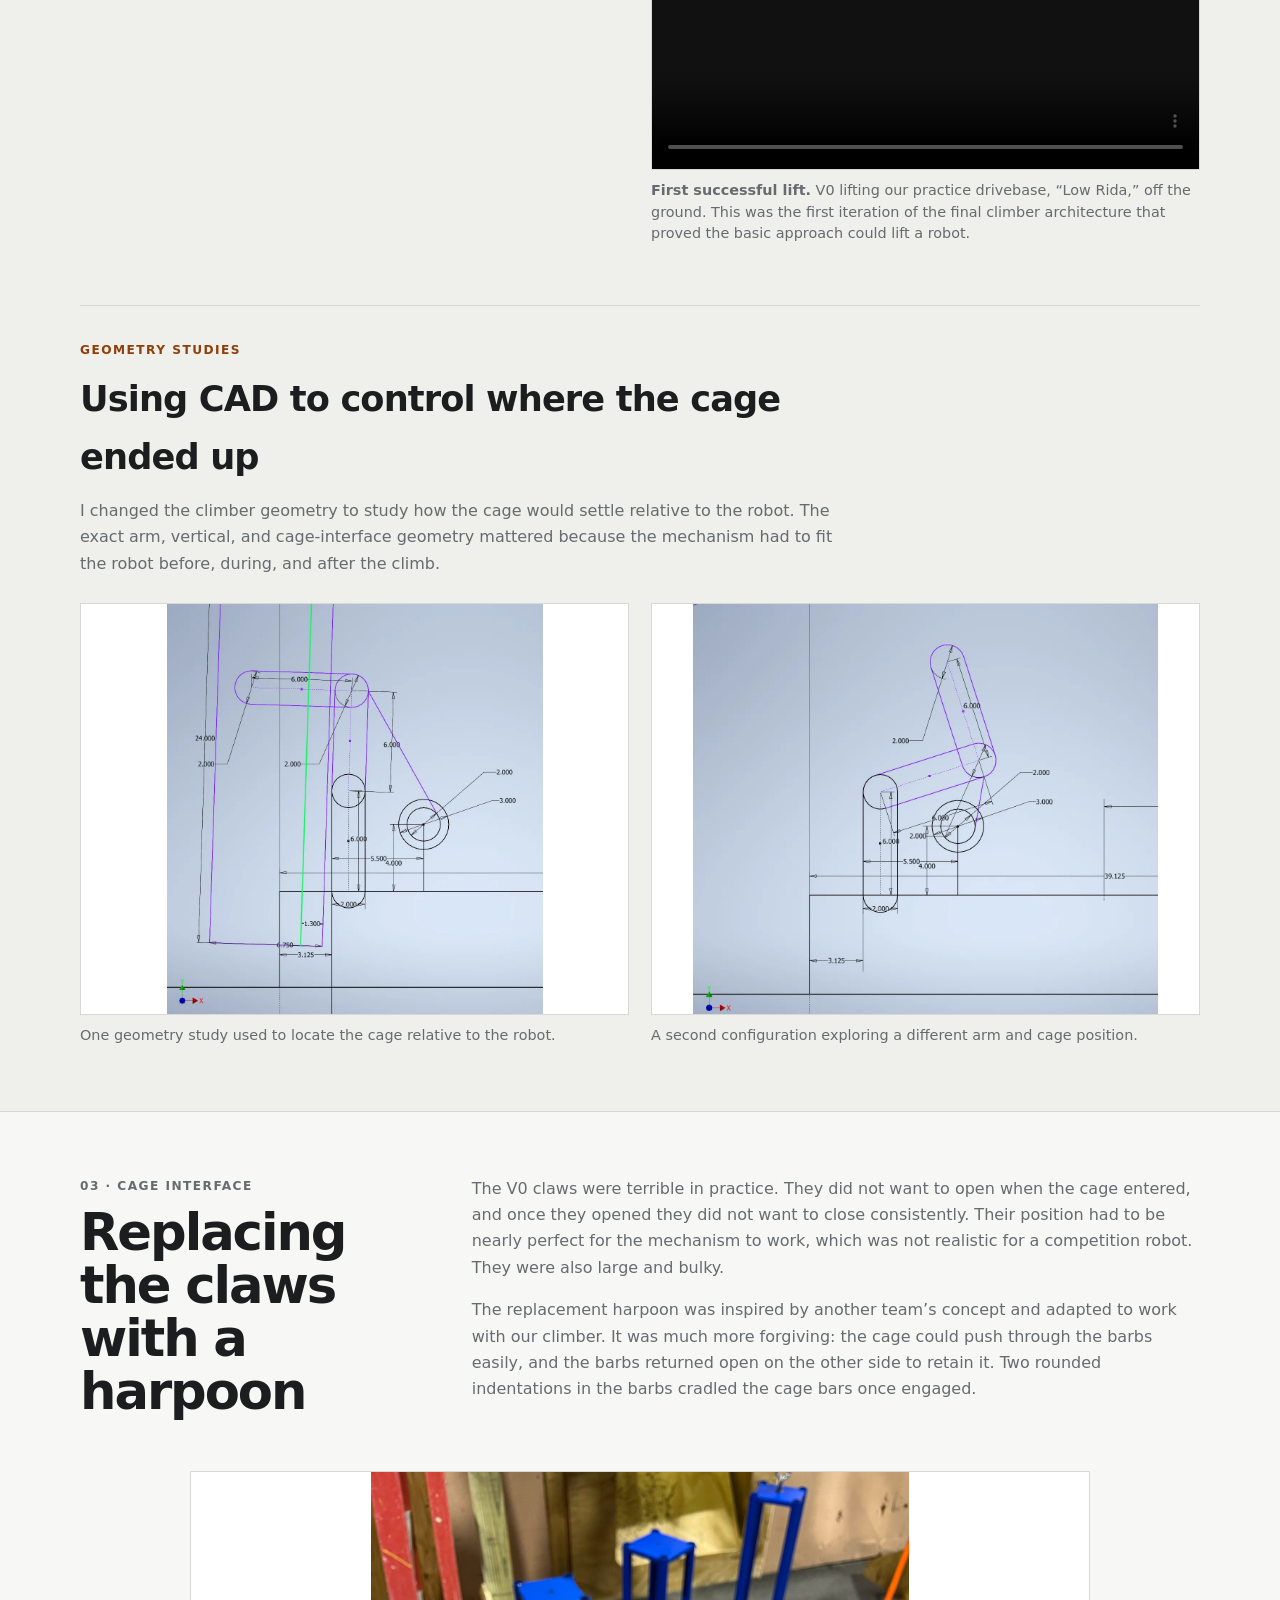
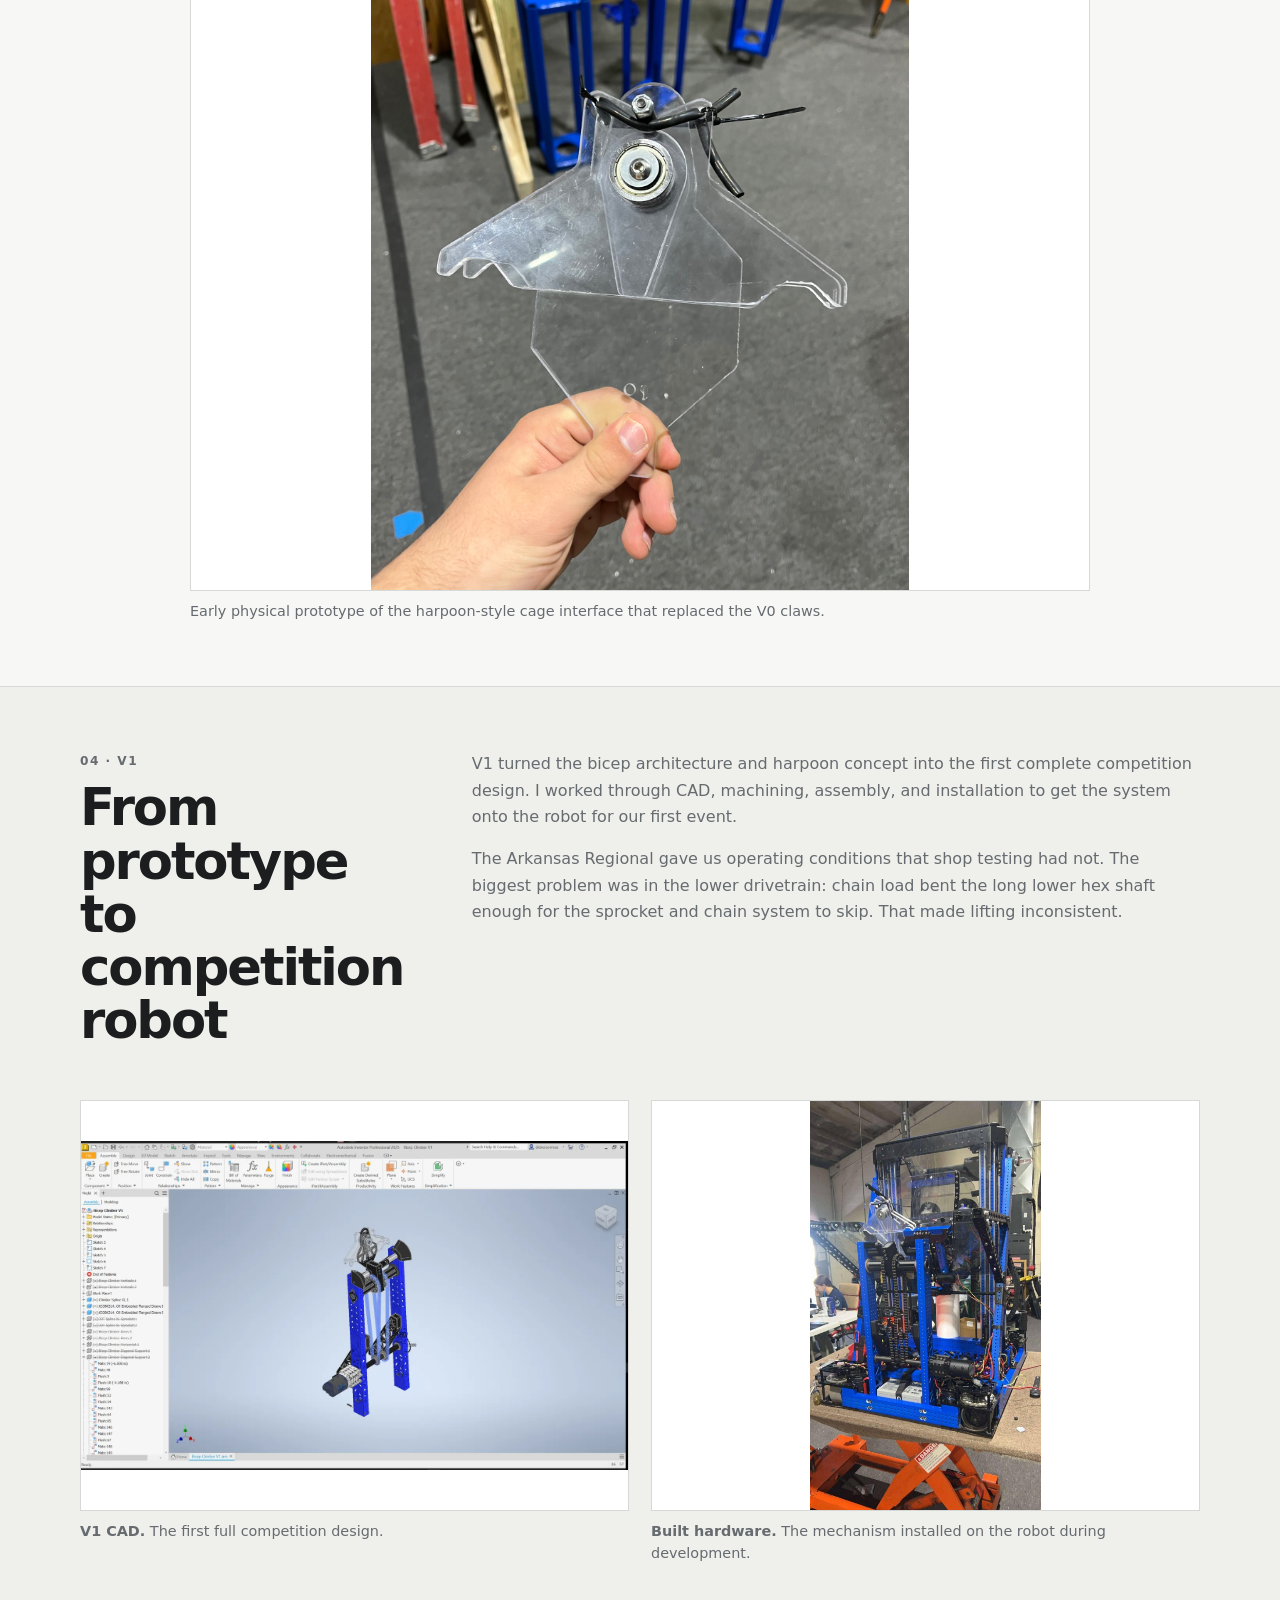
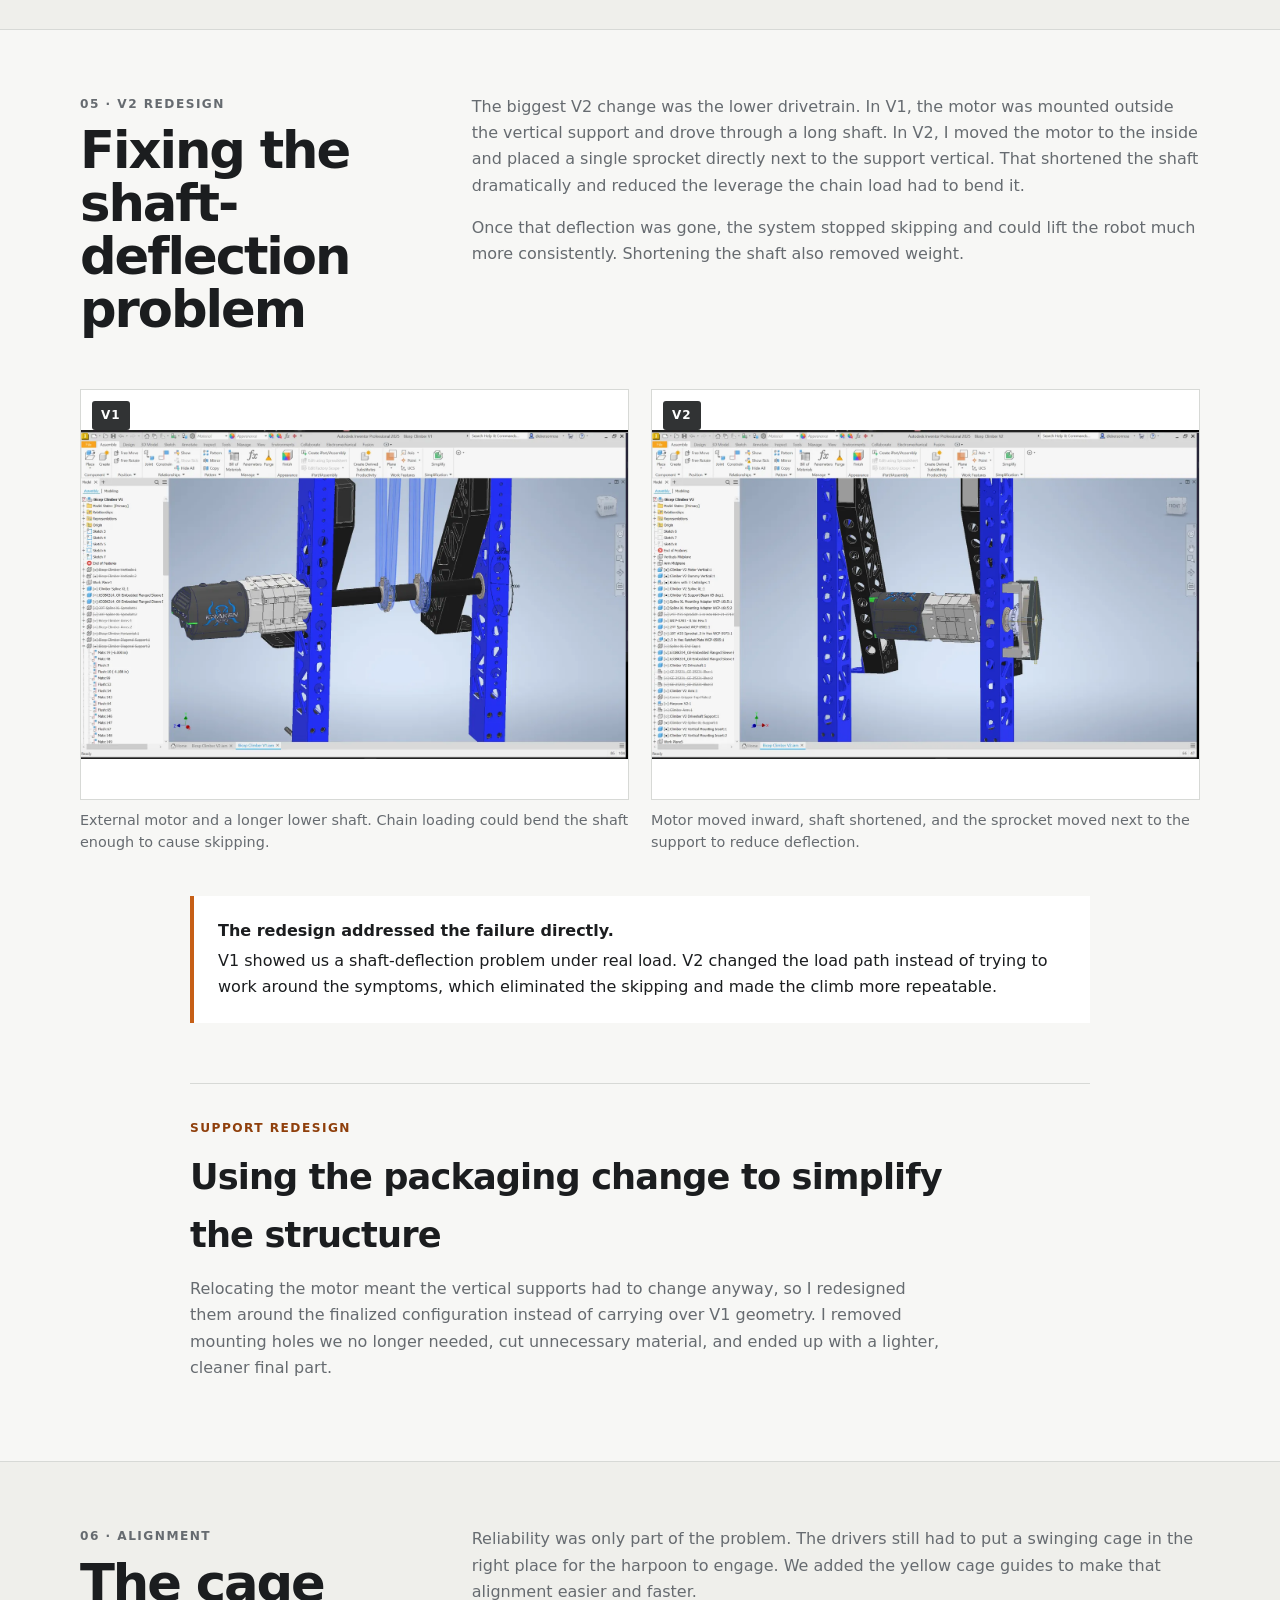
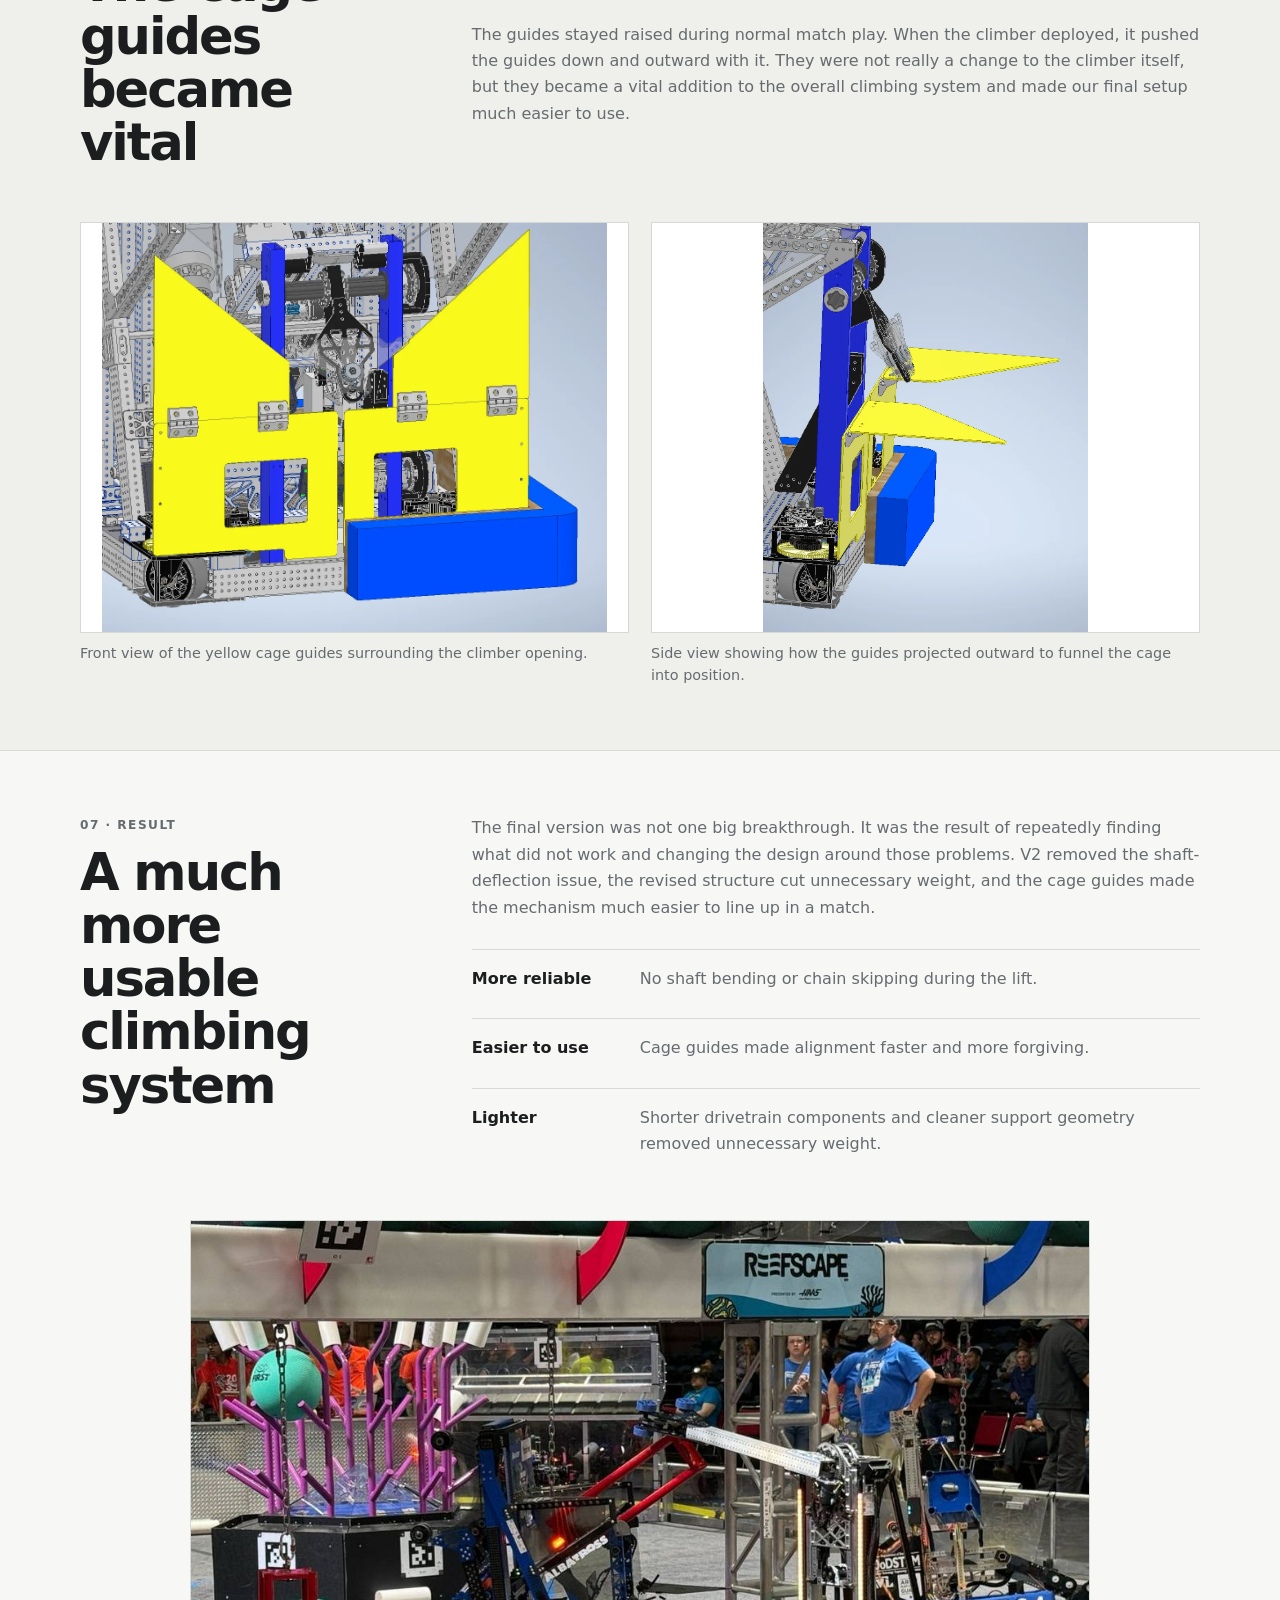
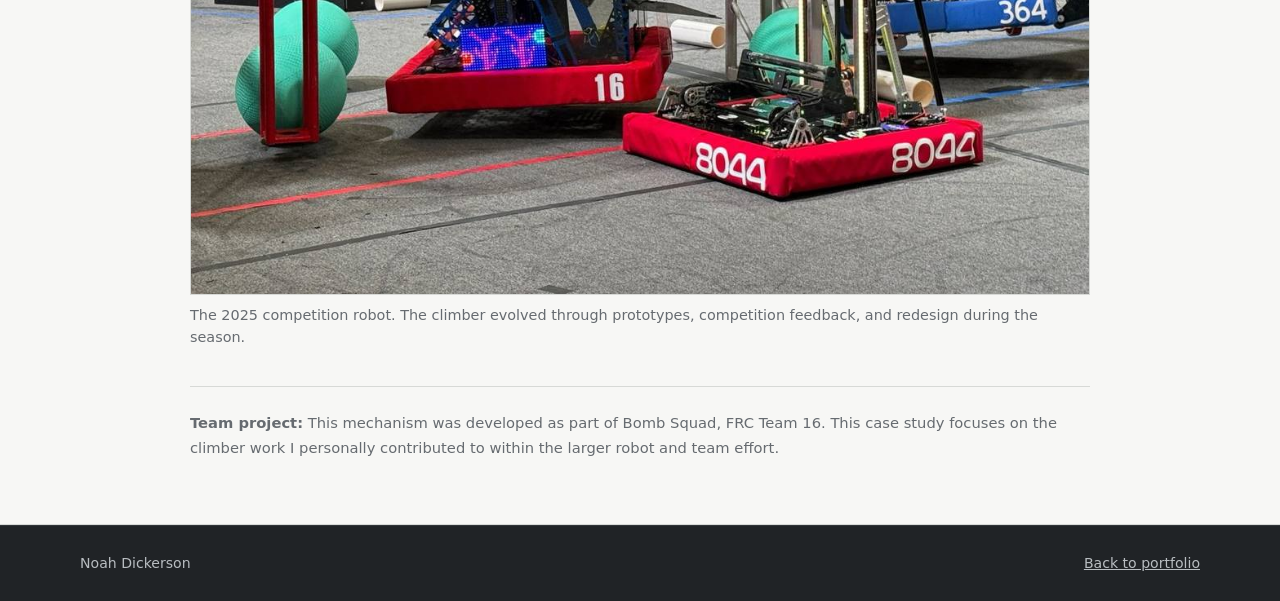
==== commit cb8b79d1: "Update climber.html" ====
--- a/projects/climber.html
+++ b/projects/climber.html
@@ -180,7 +180,7 @@
       <div class="container single-media-wrap">
         <figure class="media-card media-card-wide">
           <img src="../images/climber/harpoon-prototype.jpg" alt="Early physical prototype of the harpoon cage-grabbing mechanism">
-          <figcaption>Early physical testing of the harpoon-style cage interface that replaced the V0 claws.</figcaption>
+          <figcaption>Early physical prototype of the harpoon-style cage interface that replaced the V0 claws.</figcaption>
         </figure>
       </div>
     </section>
--- a/styles.css
+++ b/styles.css
@@ -481,3 +481,206 @@
     flex-direction: column;
   }
 }
+
+
+/* Climber case study */
+.project-hero-case-study {
+  padding-bottom: 72px;
+}
+
+.case-hero-media {
+  margin: 42px 0 0;
+}
+
+.case-hero-media img,
+.media-card img,
+.media-card video {
+  display: block;
+  width: 100%;
+  height: auto;
+  background: #e7e8e5;
+}
+
+.case-hero-media img {
+  max-height: 660px;
+  object-fit: contain;
+  border: 1px solid var(--line);
+  background: var(--surface);
+}
+
+.case-hero-media figcaption,
+.media-card figcaption {
+  margin-top: 10px;
+  color: var(--muted);
+  font-size: 0.9rem;
+  line-height: 1.5;
+}
+
+.project-section-alt {
+  background: var(--surface-alt);
+}
+
+.media-grid {
+  display: grid;
+  gap: 22px;
+  margin-top: 38px;
+}
+
+.media-grid-two {
+  grid-template-columns: repeat(2, minmax(0, 1fr));
+}
+
+.media-card {
+  position: relative;
+  margin: 0;
+}
+
+.media-card img,
+.media-card video {
+  border: 1px solid var(--line);
+  background: var(--surface);
+}
+
+.media-card img {
+  aspect-ratio: 4 / 3;
+  object-fit: contain;
+}
+
+.concept-grid .media-card img {
+  aspect-ratio: 16 / 10;
+}
+
+.portrait-media-card img {
+  object-position: center;
+}
+
+.video-card video {
+  aspect-ratio: 9 / 16;
+  max-height: 720px;
+  object-fit: contain;
+  background: #111;
+}
+
+.case-subsection {
+  margin-top: 60px;
+  padding-top: 34px;
+  border-top: 1px solid var(--line);
+}
+
+.case-subsection-heading {
+  max-width: 760px;
+}
+
+.case-subsection-heading h3 {
+  font-size: clamp(1.55rem, 3vw, 2.2rem);
+}
+
+.case-subsection-heading > p:last-child {
+  color: var(--muted);
+}
+
+.compact-media-grid {
+  margin-top: 26px;
+}
+
+.single-media-wrap {
+  margin-top: 38px;
+}
+
+.media-card-wide {
+  max-width: 900px;
+  margin-left: auto;
+  margin-right: auto;
+}
+
+.media-card-wide img {
+  aspect-ratio: auto;
+  max-height: 720px;
+  object-fit: contain;
+}
+
+.comparison-card {
+  padding-top: 0;
+}
+
+.comparison-badge {
+  position: absolute;
+  top: 12px;
+  left: 12px;
+  z-index: 2;
+  padding: 5px 9px;
+  color: #fff;
+  background: rgba(27, 29, 31, 0.9);
+  border-radius: 3px;
+  font-size: 0.75rem;
+  font-weight: 850;
+  letter-spacing: 0.08em;
+}
+
+.case-callout {
+  margin-top: 42px;
+  max-width: 900px;
+}
+
+.case-callout strong {
+  display: block;
+  margin-bottom: 4px;
+}
+
+.text-only-subsection {
+  max-width: 900px;
+}
+
+.result-list {
+  display: grid;
+  gap: 10px;
+  margin-top: 28px;
+}
+
+.result-list > div {
+  display: grid;
+  grid-template-columns: 150px 1fr;
+  gap: 18px;
+  padding: 16px 0;
+  border-top: 1px solid var(--line);
+}
+
+.result-list strong {
+  color: var(--text);
+}
+
+.result-list span {
+  color: var(--muted);
+}
+
+.final-media-wrap {
+  margin-top: 46px;
+}
+
+.project-credit {
+  max-width: 900px;
+  margin-top: 38px;
+  padding-top: 24px;
+  border-top: 1px solid var(--line);
+}
+
+.project-credit p {
+  margin-bottom: 0;
+  color: var(--muted);
+  font-size: 0.92rem;
+}
+
+@media (max-width: 820px) {
+  .media-grid-two {
+    grid-template-columns: 1fr;
+  }
+
+  .video-card video {
+    max-height: 640px;
+  }
+
+  .result-list > div {
+    grid-template-columns: 1fr;
+    gap: 3px;
+  }
+}
